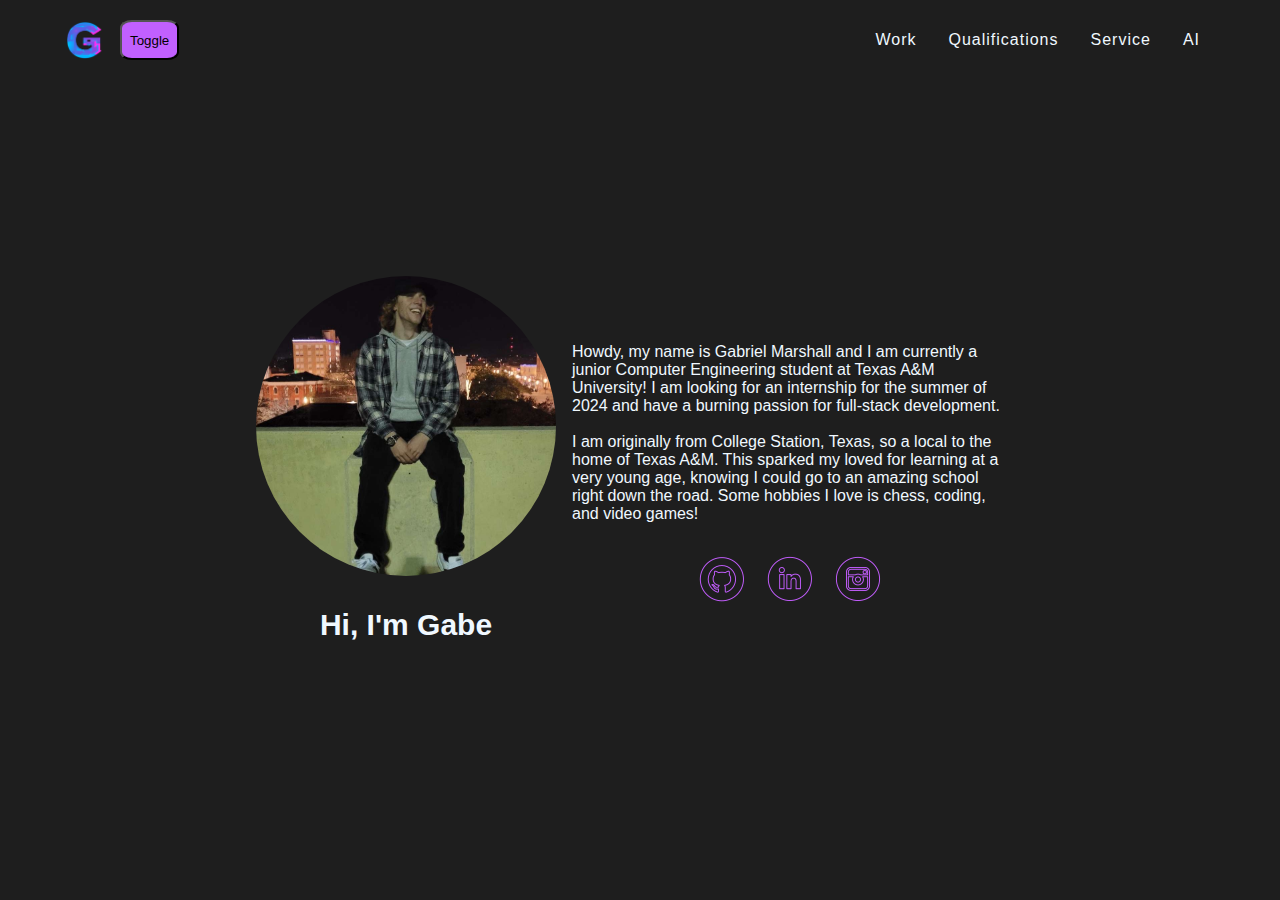
==== index.html @ 808f24fe "initial portfolio" ====
<!DOCTYPE html PUBLIC "-//W3C//DTD HTML 4.01 Transitional//EN">
<html>
  <head>
    <meta charset="UTF-8" />
    <title>Gabe's Website</title>
    <link rel="stylesheet" href="style.css" />
    <meta name="viewport" content="width=device-width, initial-scale=1.0" />
    <script type="text/javascript" src="script.js"></script>
  </head>
  <nav>
    <div class="navbar">
      <div class="logo">
        <a href="index.html"
          ><img src="images/logo-nobg.png" alt="Logo" id="logopic" height="60"
        /></a>
        <button class="togglebutton" onclick="toggleSheet()">Toggle</button>
      </div>
      <div class="topmenu">
        <ul class="topmenu-list">
          <li><a href="work.html" class="topmenu-links">Work</a></li>
          <li>
            <a href="qualifications.html" class="topmenu-links"
              >Qualifications</a
            >
          </li>
          <li><a href="service.html" class="topmenu-links">Service</a></li>
          <li><a href="ai.html" class="topmenu-links">AI</a></li>
        </ul>
      </div>
    </div>
  </nav>
  <body>
    <script src="script.js"></script>
    <div class="hero">
      <div class="lefthero">
        <div class="selfpicdiv">
          <img
            src="images/pic-of-self-square.jpg"
            alt="pic"
            class="selfpic"
            height="300"
            width="300"
          />
        </div>
        <p class="name">Hi, I'm Gabe</p>
      </div>
      <div class="righthero">
        <div class="aboutme">
          <p>
            Howdy, my name is Gabriel Marshall and I am currently a junior
            Computer Engineering student at Texas A&M University! I am looking
            for an internship for the summer of 2024 and have a burning passion
            for full-stack development.
          </p>
          <br />
          <p>
            I am originally from College Station, Texas, so a local to the home
            of Texas A&M. This sparked my loved for learning at a very young
            age, knowing I could go to an amazing school right down the road.
            Some hobbies I love is chess, coding, and video games!
          </p>
        </div>
        <div class="socials">
          <a href="https://github.com/gabrielmarshall327/" target="_blank"
            ><img src="images/github-icon.png" alt="Github Profile"
          /></a>
          <a
            href="https://www.linkedin.com/in/gabriel-marshall/"
            target="_blank"
            ><img src="images/linkedin-icon.png" alt="Linkedin Profile"
          /></a>
          <a
            href="https://www.instagram.com/gabriel___marshall/"
            target="_blank"
            ><img src="images/instagram-icon.png" alt="Instagram Profile"
          /></a>
        </div>
      </div>
    </div>
  </body>
</html>
---- style.css ----
:root {
  --purple-color: #c160ff;
  --cream-color: #fffdd0;
}

* {
  margin: 0;
  padding: 0;
  scroll-behavior: smooth;
  font-family: Public Sans, sans-serif;
  scrollbar-width: none;
  color: aliceblue;
}

/*navbar*/
nav {
  top: 0;
  z-index: 1000;
  width: 100%;
  background-color: #1e1e1e;
  position: fixed;
  height: 5rem;
}

.navbar {
  max-width: 72rem;
  margin-left: auto;
  margin-right: auto;
  width: 100%;
  height: 100%;
  display: flex;
  align-items: center;
  justify-content: space-between;
}

body {
  background-color: #1e1e1e;
}

.logo {
  display: flex;
  justify-content: space-between;
  gap: 1rem;
}

.logo a img {
  height: 40px;
}

.togglebutton {
  background-color: #c160ff;
  color: black;
  padding: 0.5rem;
  border-radius: 20%;
}

.togglebutton:hover {
  cursor: pointer;
}

ul {
  list-style: none;
  display: flex;
}

li {
  display: inline;
  letter-spacing: 1px;
}

li a {
  padding: 1rem 1rem;
  display: block;
  color: aliceblue;
  transition-duration: 0.5s;
  transition-timing-function: ease;
  transition-delay: 0s;
  transition-property: color;
}

li a:hover {
  color: var(--purple-color);
  background-color: black;
}

a {
  text-decoration: none;
}

a:hover {
  cursor: pointer;
}

a:visited {
  text-decoration: none;
}

/*hero*/
.hero {
  display: flex;
  justify-content: center;
  align-items: center;
  margin-left: auto;
  margin-right: auto;
  max-width: 48rem;
  padding-top: 10rem;
  height: 70vh;
}

.lefthero {
  flex-basis: 35%;
}

.selfpic {
  border-radius: 50%;
}

.name {
  text-align: center;
  font-weight: 600;
  font-size: 30px;
  padding: 2rem;
}

.righthero {
  display: flex;
  flex-direction: column;
  flex-basis: 65%;
}

.aboutme {
  padding: 1rem;
}

.socials {
  text-align: center;
  padding: 1rem;
}

.socials a {
  border-radius: 50%;
  padding: 0 0.5rem 0 0.5rem;
}

/*work*/

.workcontainer {
  display: flex;
  flex-wrap: wrap;
  justify-content: center;
  gap: 2rem;
  padding-top: 8rem;
}

.workcards {
  height: 500px;
  width: 400px;
  border: solid 3px var(--purple-color);
}

.worktitle {
  text-align: center;
  font-weight: 600;
  font-size: 20px;
  padding: 2rem 2rem;
}

.workimagecontainer {
  padding: 0 2rem;
  width: 80%;
}

.workimage {
  width: 100%;
  height: 150px;
}

.workdesc {
  padding: 2rem 2rem;
}

.workbuttonscontainer {
  display: flex;
  justify-content: center;
  gap: 2rem;
  padding: 0 4rem;
}

.workbutton {
  width: 100px;
  height: 50px;
  background-color: #c160ff;
  cursor: pointer;
}

/*qualifications*/
.qual {
  display: flex;
  justify-content: center;
  align-items: center;
  max-width: 72rem;
  margin-left: auto;
  margin-right: auto;
  padding-top: 4rem;
}

.leftqual {
  flex-basis: 50%;
}

.resume {
  height: 650px;
  display: flex;
  align-items: center;
  justify-content: center;
}

.rightqual {
  flex-basis: 50%;
  padding-left: 2rem;
}

.rightqualinner {
  display: grid;
  gap: 4rem;
}

.qskills {
  display: flex;
  justify-content: center;
  flex-wrap: wrap;
}

.qinterests {
  text-align: center;
}

.skill-img {
  padding: 0 1rem 0 1rem;
  width: 90px;
  text-align: center;
  display: flex;
  flex-direction: column;
  padding: 1rem 1rem;
}

.skill-img img {
  padding-bottom: 10px;
  animation: float 6s ease-out infinite;
}

.skills-imgs span {
  color: var(--purple-color);
  font-size: 20px;
  text-align: center;
}

#asm-logo {
  filter: brightness(1.1);
}

/*Service*/
.service {
  display: flex;
  flex-direction: column;
  justify-content: center;
  align-items: center;
  max-width: 72rem;
  margin-left: auto;
  margin-right: auto;
  height: 90dvh;
  padding-top: 4rem;
}

.servicecard {
  max-width: 64rem;
  display: flex;
  padding: 1rem 0;
  height: 8rem;
  flex-basis: 25%;
}

.servicecard2 {
  flex-direction: row-reverse;
}

.servicedesc {
  flex-basis: 80%;
  display: flex;
  align-items: center;
}

.servicepic {
  flex-basis: 20%;
  text-align: center;
}

.servicepic img {
  height: 100%;
  border-radius: 50%;
}

.servicelinks {
  text-decoration: underline;
}

.servicelinks:hover {
  color: #c160ff;
}
/*Everything under here is the AI page*/
.header {
  margin-top: 8rem;
  background-color: #4f2683;
  color: #fff;
  text-align: center;
  padding: 20px;
}

/* Apply styles to headings */
.heading-1 {
  font-size: 36px;
  margin-bottom: 20px;
}

.heading-2 {
  font-size: 24px;
  margin-top: 20px;
  color: #4f2683;
}

/* Apply styles to content section */
.content {
  max-width: 800px;
  margin: 20px auto;
  padding: 20px;
  border-radius: 5px;
  box-shadow: 0 0 10px rgba(0, 0, 0, 0.2);
}

.paragraph {
  line-height: 1.6;
}

/* Apply styles to the footer */
.footer {
  text-align: center;
  padding: 10px;
  background-color: #4f2683;
  color: #fff;
}
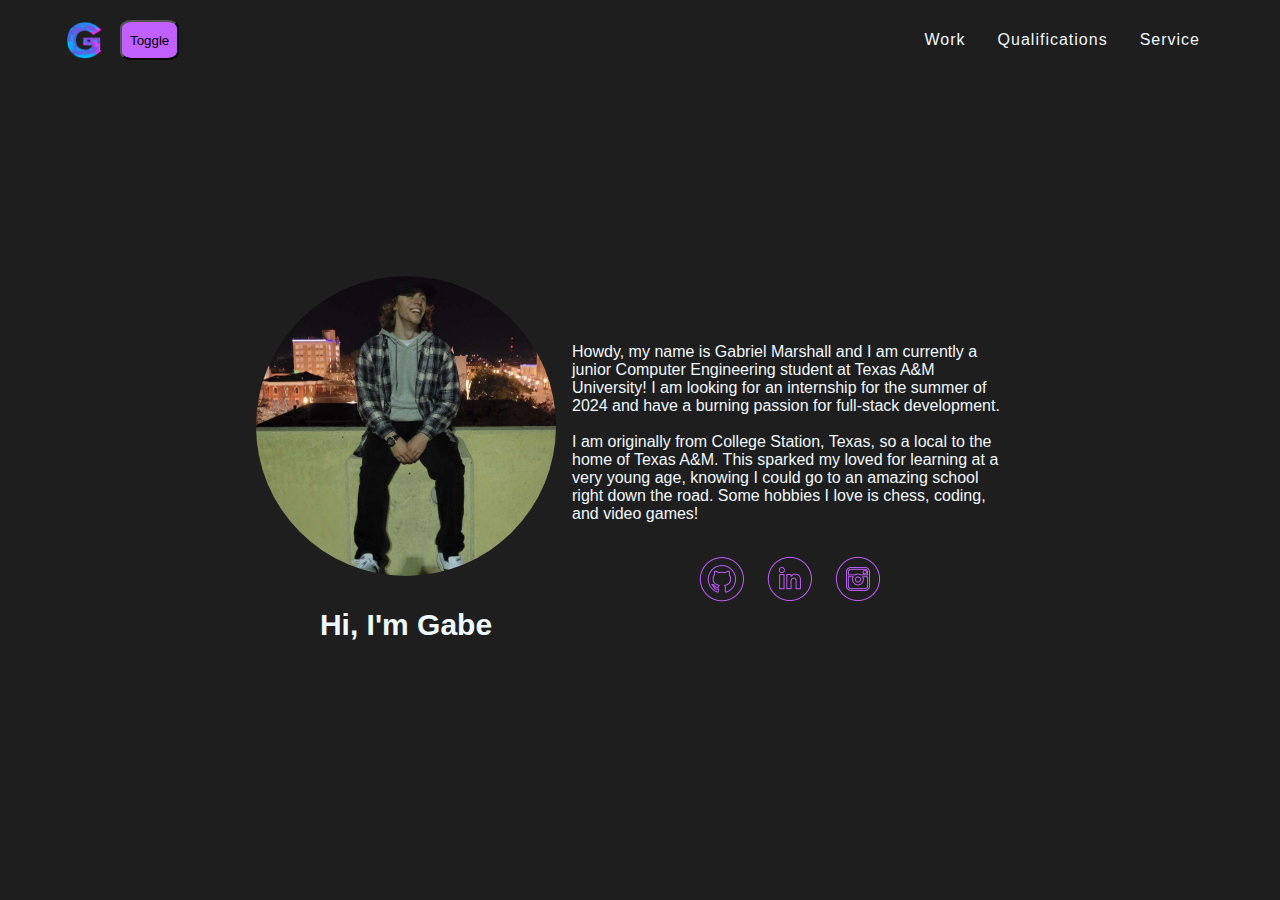
==== commit 33b600e8: "added POS system" ====
--- a/index.html
+++ b/index.html
@@ -24,7 +24,6 @@
             >
           </li>
           <li><a href="service.html" class="topmenu-links">Service</a></li>
-          <li><a href="ai.html" class="topmenu-links">AI</a></li>
         </ul>
       </div>
     </div>
